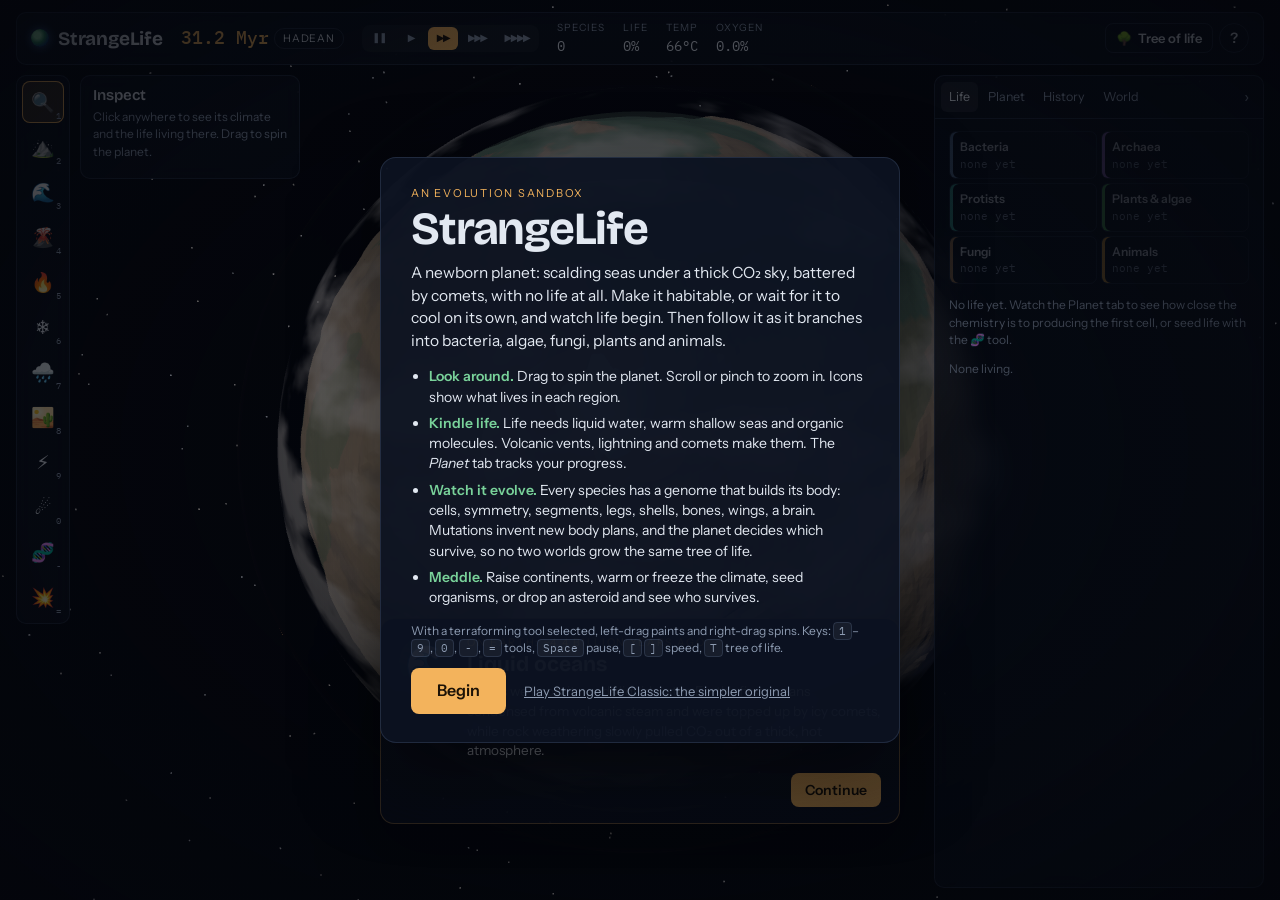
==== index.html @ 23e18e7c "Genomes build bodies: emergent groups, developmental innovations, evolved portraits Every species no" ====
<!doctype html>
<html lang="en">
<head>
<meta charset="utf-8">
<meta name="viewport" content="width=device-width, initial-scale=1, viewport-fit=cover">
<title>StrangeLife</title>
<meta name="description" content="A planet-scale evolution sandbox. Shape a barren world until life begins, then watch it branch into bacteria, plants, fungi and animals.">
<link rel="preconnect" href="https://fonts.googleapis.com">
<link rel="preconnect" href="https://fonts.gstatic.com" crossorigin>
<link rel="stylesheet" href="https://fonts.googleapis.com/css2?family=Bricolage+Grotesque:opsz,wght@12..96,500;12..96,700&family=IBM+Plex+Mono:wght@400;500&family=Instrument+Sans:wght@400;500;600&display=swap">
<link rel="stylesheet" href="style.css">
<script type="importmap">
{ "imports": {
  "three": "./vendor/three.module.min.js",
  "three/addons/controls/OrbitControls.js": "./vendor/OrbitControls.js"
} }
</script>
</head>
<body>
<canvas id="view" aria-label="The planet. Drag to spin, scroll or pinch to zoom."></canvas>

<header class="topbar">
  <div class="brand">
    <span class="brand-mark" aria-hidden="true"></span>
    <span class="brand-name">StrangeLife</span>
  </div>
  <div class="clock" title="Age of the planet">
    <span id="clock-value" class="mono">0 kyr</span>
    <span id="eon-chip" class="eon-chip">Hadean</span>
  </div>
  <div class="speed" role="group" aria-label="Simulation speed">
    <button data-speed="0" title="Pause (Space)">❚❚</button>
    <button data-speed="1" title="Slow">▶</button>
    <button data-speed="2" title="Normal">▶▶</button>
    <button data-speed="3" title="Fast">▶▶▶</button>
    <button data-speed="4" title="Fastest">▶▶▶▶</button>
  </div>
  <dl class="stats">
    <div><dt>Species</dt><dd id="stat-species" class="mono">0</dd></div>
    <div title="Share of the planet's zones with life"><dt>Life</dt><dd id="stat-life" class="mono">0%</dd></div>
    <div><dt>Temp</dt><dd id="stat-temp" class="mono">0°</dd></div>
    <div><dt>Oxygen</dt><dd id="stat-o2" class="mono">0%</dd></div>
  </dl>
  <div class="top-actions">
    <button id="btn-tree" class="ghost tree-btn" title="Tree of life (T)"><span aria-hidden="true">🌳</span> Tree of life</button>
    <button id="btn-help" class="ghost" title="How to play (H)">?</button>
  </div>
</header>

<nav class="tools" aria-label="Tools">
  <div class="tool-list" id="tool-list"></div>
  <div class="tool-options" id="tool-options">
    <div class="tool-title" id="tool-title">Inspect</div>
    <p class="tool-hint" id="tool-hint"></p>
    <label class="field" id="opt-brush"><span>Brush size</span>
      <input id="brush-size" type="range" min="0.04" max="0.4" step="0.01" value="0.12">
    </label>
    <div id="opt-preset">
      <label class="field"><span>Organism</span><select id="seed-preset"></select></label>
      <div class="d-preview"><canvas id="d-preview" width="128" height="128" aria-hidden="true"></canvas><span id="d-preview-text" class="muted small"></span></div>
      <details class="designer" id="designer">
        <summary>Customise</summary>
        <label class="field"><span>Diet</span><select id="d-trophic"></select></label>
        <label class="field"><span>Habitat</span><select id="d-habitat"></select></label>
        <label class="field"><span>Body size <output id="d-size-out" class="mono">medium</output></span><input id="d-size" type="range" min="0" max="1" step="0.05" value="0.4"></label>
        <label class="check"><input type="checkbox" id="d-adapt" checked> Adapt to where I click</label>
        <label class="field" id="d-temp-wrap" hidden><span>Preferred temperature <output id="d-temp-out" class="mono">20°C</output></span><input id="d-temp" type="range" min="-20" max="40" step="1" value="20"></label>
        <label class="field" id="d-n2-wrap" hidden><span id="d-n2-label">Rainfall</span><input id="d-n2" type="range" min="0" max="1" step="0.05" value="0.5"></label>
        <label class="field"><span>Name (optional)</span><input id="d-name" type="text" maxlength="40" placeholder="Genus species"></label>
      </details>
    </div>
  </div>
</nav>

<aside class="panel" id="panel">
  <div class="tabs" role="tablist">
    <button role="tab" data-tab="life" class="active">Life</button>
    <button role="tab" data-tab="planet">Planet</button>
    <button role="tab" data-tab="history">History</button>
    <button role="tab" data-tab="world">World</button>
    <button class="collapse" id="btn-collapse" title="Hide panel" aria-label="Hide panel">›</button>
  </div>

  <section class="tab-body" data-body="life">
    <div class="kingdom-row" id="kingdom-row"></div>
    <p class="muted small" id="species-summary"></p>
    <ol class="species-list" id="species-list"></ol>
  </section>

  <section class="tab-body" data-body="planet" hidden>
    <div class="eon-card" id="eon-card"></div>
    <div id="atmo-stats"></div>
    <h3>The story of life</h3>
    <ol class="story" id="story"></ol>
  </section>

  <section class="tab-body" data-body="history" hidden>
    <h3>Species by kingdom</h3>
    <canvas id="chart-div" class="chart"></canvas>
    <div class="legend small" id="legend-div"></div>
    <h3>Atmosphere &amp; climate</h3>
    <canvas id="chart-atmo" class="chart"></canvas>
    <div class="legend small"><span><i class="key-o2"></i>Oxygen</span><span><i class="key-co2"></i>CO₂ (log)</span><span><i class="key-temp"></i>Temperature</span></div>
    <h3>Chronicle</h3>
    <ol class="chronicle" id="chronicle"></ol>
  </section>

  <section class="tab-body" data-body="world" hidden>
    <h3>Map view</h3>
    <div class="seg" id="overlay-seg" role="group" aria-label="Map view">
      <button data-overlay="biome" class="active">Surface</button>
      <button data-overlay="temperature">Heat</button>
      <button data-overlay="moisture">Rain</button>
      <button data-overlay="elevation">Height</button>
      <button data-overlay="organics">Organics</button>
      <button data-overlay="plants">Plants</button>
      <button data-overlay="diversity">Diversity</button>
      <button data-overlay="plates">Plates</button>
      <button data-overlay="endemics">Endemics</button>
    </div>
    <h3>Climate</h3>
    <label class="field"><span>Greenhouse <output id="out-greenhouse" class="mono">0°C</output></span>
      <input id="greenhouse" type="range" min="-20" max="20" step="0.5" value="0">
    </label>
    <label class="field"><span>Sea level <output id="out-sea" class="mono">0 m</output></span>
      <input id="sea-level" type="range" min="-0.5" max="0.35" step="0.01" value="0">
    </label>
    <label class="field"><span>Continental drift <output id="out-drift" class="mono">1.0×</output></span>
      <input id="drift" type="range" min="0" max="3" step="0.1" value="1">
    </label>
    <h3>Evolution</h3>
    <label class="field"><span>Mutation &amp; speciation <output id="out-mut" class="mono">1.0×</output></span>
      <input id="mutation" type="range" min="0.2" max="3" step="0.1" value="1">
    </label>
    <label class="field" title="How often lineages try big developmental jumps (new body plans), and how often cells merge"><span>Innovation rate <output id="out-trans" class="mono">1.0×</output></span>
      <input id="transitions" type="range" min="0.2" max="5" step="0.1" value="1">
    </label>
    <h3>Display</h3>
    <label class="check"><input type="checkbox" id="show-icons" checked> Life icons</label>
    <label class="check"><input type="checkbox" id="show-bodies" checked> Evolved bodies (off: emoji)</label>
    <label class="check"><input type="checkbox" id="show-clouds" checked> Clouds</label>
    <label class="check"><input type="checkbox" id="show-atmo" checked> Atmosphere</label>
    <label class="check"><input type="checkbox" id="show-cards" checked> Discovery cards</label>
    <label class="check"><input type="checkbox" id="natural-events" checked> Comets &amp; asteroids</label>
    <label class="check"><input type="checkbox" id="ice-cycles" checked> Ice-age cycles</label>
    <label class="check"><input type="checkbox" id="auto-rotate"> Spin the globe</label>
    <h3>Saved worlds</h3>
    <ol class="saves" id="save-list"></ol>
    <label class="check"><input type="checkbox" id="autosave" checked> Autosave every 2 minutes</label>
    <div class="row">
      <button class="ghost" id="btn-export" title="Download this world as a file">Export file</button>
      <button class="ghost" id="btn-import" title="Open a world file">Import file</button>
      <input type="file" id="import-file" accept=".strangelife,.json,application/octet-stream" hidden>
    </div>
    <p class="muted small" id="save-status"></p>
    <h3>New world</h3>
    <label class="field"><span>Start from</span>
      <select id="scenario">
        <option value="barren">Young planet (no life yet)</option>
        <option value="microbial">Microbial ocean</option>
        <option value="oxygen">Oxygen world (complex life)</option>
      </select>
    </label>
    <div class="row">
      <label class="field grow"><span>Seed</span><input id="seed-input" type="number" min="1" max="999999"></label>
      <button id="btn-random-seed" class="ghost" title="Random seed">⟳</button>
      <button id="btn-new-world" class="primary">Create</button>
    </div>
  </section>
</aside>

<section class="inspector" id="inspector" hidden></section>

<section class="treeview" id="treeview" hidden aria-label="Tree of life">
  <header class="tree-head">
    <div class="tree-title">
      <h2>Tree of life</h2>
      <p class="muted small" id="tree-sub"></p>
    </div>
    <div class="tree-controls">
      <div class="seg" id="tree-mode" role="group" aria-label="View">
        <button data-mode="groups" class="active">Major groups</button>
        <button data-mode="species">Species</button>
      </div>
      <label class="tree-show" id="tree-show-wrap" hidden>
        <select id="tree-show" aria-label="Which species">
          <option value="key">Living + major extinct</option>
          <option value="all">Every species ever</option>
        </select>
      </label>
      <div class="seg" role="group" aria-label="Time zoom">
        <button id="tree-zoom-out" title="Zoom out in time">−</button>
        <button id="tree-fit" title="Fit all of time">Fit</button>
        <button id="tree-zoom-in" title="Zoom in on time">+</button>
      </div>
      <button class="ghost tree-close" id="tree-close" title="Close (Esc)" aria-label="Close">×</button>
    </div>
    <div class="tree-kingdoms" id="tree-kingdoms"></div>
  </header>
  <div class="tree-body">
    <div class="tree-axis"><canvas id="tree-axis"></canvas></div>
    <div class="tree-now mono">NOW</div>
    <div class="tree-scroll" id="tree-scroll"><canvas id="tree-canvas"></canvas></div>
    <div class="tree-labels" id="tree-labels"><canvas id="tree-labels-canvas"></canvas></div>
  </div>
  <footer class="tree-detail" id="tree-detail"></footer>
  <div class="tree-tip" id="tree-tip" hidden></div>
</section>

<section class="card" id="card" hidden aria-live="polite">
  <div class="card-icon" id="card-icon"></div>
  <div class="card-body">
    <p class="eyebrow" id="card-earth"></p>
    <h2 id="card-title"></h2>
    <p id="card-text"></p>
    <figure class="card-pic" id="card-pic" hidden><img alt=""><figcaption></figcaption></figure>
    <div class="card-foot"><span class="muted small" id="card-more"></span><button class="primary" id="card-close">Continue</button></div>
  </div>
</section>

<ol class="toasts" id="toasts" aria-live="polite"></ol>

<div class="intro" id="intro">
  <div class="intro-card">
    <p class="eyebrow">An evolution sandbox</p>
    <h1>StrangeLife</h1>
    <p class="lede">A newborn planet: scalding seas under a thick CO₂ sky, battered by comets, with no life at all. Make it habitable, or wait for it to cool on its own, and watch life begin. Then follow it as it branches into bacteria, algae, fungi, plants and animals.</p>
    <ul class="how">
      <li><b>Look around.</b> Drag to spin the planet. Scroll or pinch to zoom in. Icons show what lives in each region.</li>
      <li><b>Kindle life.</b> Life needs liquid water, warm shallow seas and organic molecules. Volcanic vents, lightning and comets make them. The <i>Planet</i> tab tracks your progress.</li>
      <li><b>Watch it evolve.</b> Every species has a genome that builds its body: cells, symmetry, segments, legs, shells, bones, wings, a brain. Mutations invent new body plans, and the planet decides which survive, so no two worlds grow the same tree of life.</li>
      <li><b>Meddle.</b> Raise continents, warm or freeze the climate, seed organisms, or drop an asteroid and see who survives.</li>
    </ul>
    <p class="muted small">With a terraforming tool selected, left-drag paints and right-drag spins. Keys: <kbd>1</kbd>–<kbd>9</kbd>, <kbd>0</kbd>, <kbd>-</kbd>, <kbd>=</kbd> tools, <kbd>Space</kbd> pause, <kbd>[</kbd> <kbd>]</kbd> speed, <kbd>T</kbd> tree of life.</p>
    <div class="intro-actions">
      <button id="btn-start" class="primary big">Begin</button>
      <a class="classic-link" href="classic/">Play StrangeLife Classic: the simpler original</a>
    </div>
  </div>
</div>

<script type="module" src="src/main.js"></script>
</body>
</html>
---- style.css ----
/* Layout: full-bleed globe; instrument panels float over space at the edges. */
:root {
  --void: #04060c;
  --glass: rgba(10, 16, 28, 0.78);
  --glass-strong: rgba(12, 19, 33, 0.94);
  --line: rgba(146, 176, 222, 0.16);
  --ink: #e2e8f1;
  --ink-dim: #8d9bb1;
  --sun: #f3b35c;
  --sun-ink: #1c1206;
  --leaf: #79d29a;
  --danger: #ef6d5d;
  --o2: #6cc4ff;
  --co2: #a49a8c;
  --font-display: 'Bricolage Grotesque', 'Avenir Next', 'Segoe UI', system-ui, sans-serif;
  --font-body: 'Instrument Sans', 'Segoe UI', system-ui, -apple-system, sans-serif;
  --font-mono: 'IBM Plex Mono', ui-monospace, 'SF Mono', Menlo, Consolas, monospace;
  --r: 10px;
  --gap: 10px;
  --edge-t: max(12px, env(safe-area-inset-top, 0px));
  --edge-l: max(16px, env(safe-area-inset-left, 0px));
  --edge-r: max(16px, env(safe-area-inset-right, 0px));
  --edge-b: max(12px, env(safe-area-inset-bottom, 0px));
  --topbar-h: 50px;
  --tools-h: 120px;
  --below-top: calc(var(--edge-t) + var(--topbar-h) + 10px);
  color-scheme: dark;
}

* { box-sizing: border-box; }
html, body { height: 100%; margin: 0; overflow: hidden; }
body {
  background: var(--void);
  color: var(--ink);
  font: 14px/1.45 var(--font-body);
  -webkit-font-smoothing: antialiased;
}
[hidden] { display: none !important; }
button, input, select { font: inherit; color: inherit; }
.mono { font-family: var(--font-mono); font-variant-numeric: tabular-nums; }
.muted { color: var(--ink-dim); }
.small { font-size: 12px; }
h3 {
  margin: 18px 0 8px; font: 600 11px/1 var(--font-body);
  letter-spacing: 0.12em; text-transform: uppercase; color: var(--ink-dim);
}
h3:first-child { margin-top: 4px; }
kbd {
  font: 11px var(--font-mono); padding: 1px 5px; border-radius: 4px;
  border: 1px solid var(--line); background: rgba(255, 255, 255, 0.05);
}

#view { position: fixed; inset: 0; width: 100%; height: 100%; display: block; touch-action: none; cursor: grab; }
#view.painting { cursor: crosshair; }

button { cursor: pointer; }
button:focus-visible, input:focus-visible, select:focus-visible { outline: 2px solid var(--sun); outline-offset: 2px; }
.ghost {
  background: transparent; border: 1px solid var(--line); border-radius: 8px;
  padding: 5px 10px; color: var(--ink);
}
.ghost:hover { background: rgba(255, 255, 255, 0.06); }
.primary {
  background: var(--sun); color: var(--sun-ink); border: 0; border-radius: 8px;
  padding: 7px 14px; font-weight: 600;
}
.primary:hover { filter: brightness(1.08); }
.primary.big { padding: 11px 26px; font-size: 16px; }

/* ---------- top bar ---------- */
.topbar {
  position: fixed; top: var(--edge-t); left: var(--edge-l); right: var(--edge-r);
  display: flex; align-items: center; gap: 18px; flex-wrap: wrap;
  padding: 8px 14px; border-radius: var(--r);
  background: var(--glass); border: 1px solid var(--line); backdrop-filter: blur(10px);
  z-index: 5;
}
.brand { display: flex; align-items: center; gap: 9px; }
.brand-mark {
  width: 18px; height: 18px; border-radius: 50%;
  background: radial-gradient(circle at 35% 35%, #9be7b0 0 20%, #2f8c63 45%, #13406a 70%, #0b1e3a);
  box-shadow: 0 0 10px rgba(92, 160, 255, 0.55);
}
.brand-name { font: 700 19px/1 var(--font-display); letter-spacing: -0.01em; }
.clock { display: flex; align-items: baseline; gap: 5px; }
.clock .mono { font-size: 18px; font-weight: 500; color: var(--sun); }
.clock .unit { font-size: 11px; color: var(--ink-dim); letter-spacing: 0.08em; text-transform: uppercase; }
.speed { display: flex; gap: 2px; background: rgba(255, 255, 255, 0.04); border-radius: 8px; padding: 2px; }
.speed button {
  border: 0; background: transparent; color: var(--ink-dim); padding: 4px 8px; border-radius: 6px;
  font-size: 10px; letter-spacing: -0.15em; min-width: 30px;
}
.speed button:hover { color: var(--ink); }
.speed button.active { background: var(--sun); color: var(--sun-ink); }
.stats { display: flex; gap: 18px; margin: 0; }
.stats div { display: flex; flex-direction: column; }
.stats dt { font-size: 10px; letter-spacing: 0.1em; text-transform: uppercase; color: var(--ink-dim); }
.stats dd { margin: 0; font-size: 14px; }
.top-actions { margin-left: auto; display: flex; gap: 6px; }
#btn-help { width: 30px; height: 30px; padding: 0; border-radius: 50%; font-weight: 600; }

/* ---------- tools ---------- */
.tools {
  position: fixed; left: var(--edge-l); top: var(--below-top);
  display: flex; gap: var(--gap); align-items: flex-start; z-index: 4;
}
.tool-list {
  display: flex; flex-direction: column; gap: 3px; padding: 5px;
  background: var(--glass); border: 1px solid var(--line); border-radius: var(--r); backdrop-filter: blur(10px);
}
.tool {
  position: relative; width: 42px; height: 42px; border-radius: 8px; border: 0;
  background: transparent; font-size: 19px; line-height: 1; display: grid; place-items: center;
}
.tool:hover { background: rgba(255, 255, 255, 0.07); }
.tool.active { background: rgba(243, 179, 92, 0.18); box-shadow: inset 0 0 0 1px var(--sun); }
.tool .k { position: absolute; right: 3px; bottom: 2px; font: 9px var(--font-mono); color: var(--ink-dim); }
.tool-options {
  width: 220px; padding: 10px 12px; border-radius: var(--r);
  background: var(--glass); border: 1px solid var(--line); backdrop-filter: blur(10px);
}
.tool-title { font: 600 15px/1.2 var(--font-display); }
.tool-hint { margin: 4px 0 8px; color: var(--ink-dim); font-size: 12px; }

.field { display: flex; flex-direction: column; gap: 4px; margin: 8px 0; font-size: 12px; color: var(--ink-dim); }
.field > span { display: flex; justify-content: space-between; }
.field output { color: var(--ink); }
.field input[type='number'], .field select {
  background: rgba(255, 255, 255, 0.05); border: 1px solid var(--line); border-radius: 6px;
  padding: 6px 8px; color: var(--ink);
}
.field select option { background: var(--glass-strong); }
input[type='range'] { accent-color: var(--sun); width: 100%; }
.check { display: flex; gap: 8px; align-items: center; margin: 6px 0; }
.check input { accent-color: var(--sun); }
.row { display: flex; gap: 6px; align-items: flex-end; }
.row .grow { flex: 1; margin: 0; }
.row button { height: 32px; }

/* ---------- side panel ---------- */
.panel {
  position: fixed; right: var(--edge-r); top: var(--below-top); bottom: var(--edge-b);
  width: 330px; display: flex; flex-direction: column;
  background: var(--glass); border: 1px solid var(--line); border-radius: var(--r); backdrop-filter: blur(10px);
  z-index: 4; overflow: hidden;
}
.panel.collapsed { width: auto; bottom: auto; }
.panel.collapsed .tab-body, .panel.collapsed .tabs [role='tab'] { display: none !important; }
.panel.collapsed .collapse { transform: rotate(180deg); }
.tabs { display: flex; gap: 2px; padding: 6px; border-bottom: 1px solid var(--line); }
.tabs button {
  border: 0; background: transparent; color: var(--ink-dim); padding: 6px 8px; border-radius: 6px; font-size: 12.5px; white-space: nowrap;
}
.tabs button:hover { color: var(--ink); }
.tabs button.active { color: var(--ink); background: rgba(255, 255, 255, 0.07); }
.tabs .collapse { margin-left: auto; font-size: 16px; padding: 2px 8px; }
.tab-body { flex: 1; overflow-y: auto; padding: 12px 14px 16px; min-height: 0; }
.tab-body::-webkit-scrollbar { width: 8px; }
.tab-body::-webkit-scrollbar-thumb { background: rgba(255, 255, 255, 0.1); border-radius: 4px; }

.species-list { list-style: none; margin: 0; padding: 0; display: flex; flex-direction: column; gap: 2px; }
.sp {
  display: grid; grid-template-columns: 12px 1fr auto; gap: 4px 9px; align-items: center;
  padding: 7px 8px; border-radius: 7px; cursor: pointer; border: 1px solid transparent;
}
.sp:hover { background: rgba(255, 255, 255, 0.05); }
.sp.active { border-color: var(--sun); background: rgba(243, 179, 92, 0.08); }
.sp .sw { width: 12px; height: 12px; border-radius: 3px; }
.sp .sw.hunter { clip-path: polygon(50% 0, 100% 100%, 0 100%); border-radius: 0; }
.sp .nm { font-style: italic; overflow: hidden; text-overflow: ellipsis; white-space: nowrap; min-width: 0; }
.sp .ct { font: 12px var(--font-mono); color: var(--ink-dim); }
.sp .tags { grid-column: 2 / 4; display: flex; gap: 5px; flex-wrap: wrap; }
.tag {
  font-size: 10.5px; padding: 1px 6px; border-radius: 10px; color: var(--ink-dim);
  background: rgba(255, 255, 255, 0.05); white-space: nowrap;
}
.tag.sea { color: #8cc4ff; } .tag.land { color: #d8c48a; } .tag.shore { color: #9fe0d0; }
.tag.hunt { color: var(--danger); } .tag.omni { color: #f0a36a; } .tag.graze { color: var(--leaf); }
.sp-detail { grid-column: 1 / 4; margin-top: 6px; display: grid; grid-template-columns: auto 1fr; gap: 3px 10px; font-size: 12px; }
.sp-detail dt { color: var(--ink-dim); }
.sp-detail dd { margin: 0; }
.sp-body { grid-column: 1 / 4; display: flex; gap: 10px; align-items: center; margin-top: 8px; }
.sp-body > div { flex: 1; min-width: 0; }
.sp-plan { font-size: 12px; color: var(--ink); margin-bottom: 6px; }
.portrait { flex: none; border-radius: 12px; background: radial-gradient(circle at 50% 40%, rgba(120,160,220,.16), rgba(8,12,22,.5)); border: 1px solid rgba(255,255,255,.08); }
.genome { display: grid; grid-template-columns: repeat(2, minmax(0, 1fr)); gap: 3px 10px; }
.gene { display: grid; grid-template-columns: 74px 1fr; align-items: center; gap: 6px; font-size: 10.5px; color: var(--ink-dim); }
.gbar { height: 5px; border-radius: 3px; background: rgba(255,255,255,.08); overflow: hidden; }
.gbar i { display: block; height: 100%; background: linear-gradient(90deg, var(--leaf), var(--sun)); }
.card-pic { margin: 10px 0 0; display: flex; align-items: center; gap: 10px; }
.card-pic img { width: 96px; height: 96px; border-radius: 14px; background: radial-gradient(circle at 50% 40%, rgba(120,160,220,.18), rgba(8,12,22,.55)); }
.card-pic figcaption { font-size: 12px; color: var(--ink-dim); }
.tip-pic { float: right; margin: 0 0 4px 8px; border-radius: 10px; background: rgba(8,12,22,.5); }

.chart { width: 100%; display: block; border-radius: 6px; background: rgba(0, 0, 0, 0.25); }
.legend { display: flex; gap: 4px 12px; flex-wrap: wrap; align-items: center; margin-top: 6px; color: var(--ink-dim); }
.legend span { display: inline-flex; align-items: center; gap: 5px; }
.legend i { display: inline-block; width: 12px; height: 4px; border-radius: 2px; }
.key-o2 { background: var(--o2); } .key-co2 { background: var(--co2); } .key-temp { background: var(--sun); }
.chronicle { list-style: none; margin: 0; padding: 0; display: flex; flex-direction: column; gap: 6px; font-size: 12.5px; }
.chronicle li { display: grid; grid-template-columns: 62px 1fr; gap: 8px; }
.chronicle .t { font: 11.5px var(--font-mono); color: var(--sun); padding-top: 1px; }
.chronicle li.bad .t { color: var(--danger); }

.seg { display: flex; flex-wrap: wrap; gap: 4px; }
.seg button {
  border: 1px solid var(--line); background: transparent; border-radius: 6px; padding: 5px 9px; font-size: 12px; color: var(--ink-dim);
}
.seg button.active { color: var(--sun-ink); background: var(--sun); border-color: var(--sun); }

/* ---------- inspector ---------- */
.inspector {
  position: fixed; left: calc(var(--edge-l) + 66px); bottom: var(--edge-b); width: 300px; max-height: calc(100% - var(--below-top) - var(--edge-b) - 130px); overflow-y: auto;
  padding: 12px 14px; border-radius: var(--r);
  background: var(--glass); border: 1px solid var(--line); backdrop-filter: blur(10px); z-index: 4;
}
.inspector h4 { margin: 0 0 2px; font: 600 15px/1.25 var(--font-display); }
.inspector h4 i { font-weight: 500; }
.inspector .sub { color: var(--ink-dim); font-size: 12px; margin-bottom: 8px; }
.inspector dl { display: grid; grid-template-columns: auto 1fr; gap: 3px 12px; margin: 0; font-size: 12.5px; }
.inspector dt { color: var(--ink-dim); }
.inspector dd { margin: 0; font-family: var(--font-mono); font-size: 12px; }
.inspector .bar { height: 5px; border-radius: 3px; background: rgba(255, 255, 255, 0.08); margin-top: 4px; overflow: hidden; }
.inspector .bar > i { display: block; height: 100%; background: var(--leaf); }
.inspector .actions { display: flex; gap: 6px; margin-top: 10px; }
.inspector .close { position: absolute; top: 6px; right: 8px; border: 0; background: none; color: var(--ink-dim); font-size: 16px; }
.inspector hr { border: 0; border-top: 1px solid var(--line); margin: 10px 0; }

/* ---------- toasts ---------- */
.toasts {
  position: fixed; left: 50%; transform: translateX(-50%); bottom: var(--edge-b);
  list-style: none; margin: 0; padding: 0; display: flex; flex-direction: column; gap: 6px; align-items: center;
  z-index: 6; pointer-events: none; width: min(480px, calc(100% - 2 * var(--edge-l)));
}
.toasts li {
  background: var(--glass-strong); border: 1px solid var(--line); border-radius: 20px;
  padding: 7px 14px; font-size: 13px; text-align: center; animation: toast-in 0.35s ease-out;
  transition: opacity 0.6s, transform 0.6s;
}
.toasts li.star { border-color: rgba(243, 179, 92, 0.55); }
.toasts li.bad { border-color: rgba(239, 109, 93, 0.6); }
.toasts li.out { opacity: 0; transform: translateY(6px); }
@keyframes toast-in { from { opacity: 0; transform: translateY(8px); } }

/* ---------- intro ---------- */
.intro {
  position: fixed; inset: 0; display: grid; place-items: center; z-index: 10;
  background: radial-gradient(ellipse at center, rgba(4, 6, 12, 0.35), rgba(4, 6, 12, 0.85));
  padding: 16px;
}
.intro-card {
  max-width: 520px; padding: 28px 30px; border-radius: 16px;
  background: var(--glass-strong); border: 1px solid var(--line); box-shadow: 0 30px 80px rgba(0, 0, 0, 0.5);
  max-height: 100%; overflow-y: auto;
}
.eyebrow { margin: 0; font-size: 11px; letter-spacing: 0.16em; text-transform: uppercase; color: var(--sun); }
.intro h1 { margin: 4px 0 10px; font: 700 46px/1 var(--font-display); letter-spacing: -0.025em; text-wrap: balance; }
.lede { font-size: 15.5px; margin: 0 0 14px; max-width: 60ch; }
.how { margin: 0 0 14px; padding-left: 18px; display: flex; flex-direction: column; gap: 6px; }
.how b { color: var(--leaf); font-weight: 600; }

/* ---------- small screens ---------- */
@media (max-width: 900px) {
  .stats .hide-narrow { display: none; }
  .panel { width: 290px; }
}
@media (max-width: 680px) {
  .topbar { gap: 8px 14px; padding: 8px 10px; }
  .stats { gap: 12px; }
  .tools { top: auto; bottom: var(--edge-b); left: var(--edge-l); right: var(--edge-r); flex-direction: column-reverse; align-items: stretch; }
  .tool-list { flex-direction: row; overflow-x: auto; }
  .tool { flex: 0 0 40px; }
  .tool-options { width: auto; padding: 8px 12px; }
  .panel { top: var(--below-top); bottom: calc(var(--edge-b) + var(--tools-h) + 10px); left: var(--edge-l); width: auto; }
  .panel.collapsed { top: auto; left: var(--edge-l); bottom: calc(var(--edge-b) + var(--tools-h) + 10px); }
  .panel.collapsed .tabs [role='tab'] { display: inline-block !important; }
  .tabs button { padding: 6px 7px; }
  .inspector { bottom: auto; top: var(--below-top); width: auto; left: var(--edge-l); right: var(--edge-r); max-height: calc(100% - var(--below-top) - var(--tools-h) - 70px); overflow-y: auto; }
  .toasts { bottom: auto; top: var(--below-top); }
  .card { bottom: calc(var(--edge-b) + var(--tools-h) + 10px); grid-template-columns: 1fr; }
  .card-icon { display: none; }
  .intro h1 { font-size: 36px; }
  .tool-hint { display: none; }
}
@media (prefers-reduced-motion: reduce) {
  .toasts li { animation: none; transition: none; }
}
#chart-div { height: 150px; }
#chart-atmo { height: 120px; }

/* ---------- life ---------- */
.eon-chip {
  font-size: 10.5px; letter-spacing: 0.08em; text-transform: uppercase; color: var(--ink);
  border: 1px solid var(--line); border-radius: 10px; padding: 2px 8px; align-self: center;
}
.badge {
  display: inline-grid; place-items: center; border-radius: 50%; flex: none; line-height: 1;
  background: rgba(8, 12, 22, 0.85); box-shadow: inset 0 0 0 2px var(--k);
}
.kingdom-row { display: grid; grid-template-columns: repeat(2, minmax(0, 1fr)); gap: 4px; margin-bottom: 10px; }
.kchip {
  display: flex; flex-direction: column; align-items: flex-start; gap: 1px; text-align: left;
  padding: 6px 8px 6px 10px; border-radius: 7px; border: 1px solid var(--line); background: transparent;
  box-shadow: inset 3px 0 0 var(--k); min-width: 0;
}
.kchip:hover { background: rgba(255, 255, 255, 0.05); }
.kchip.active { border-color: var(--k); background: rgba(255, 255, 255, 0.06); }
.kchip.empty { opacity: 0.45; }
.kchip .kname { font-size: 12px; font-weight: 600; }
.kchip .kval { font-size: 11px; color: var(--ink-dim); }
.sp { grid-template-columns: 24px 1fr auto; }
.tag.t0 { color: #c9a8ff; } .tag.t1 { color: var(--leaf); } .tag.t2 { color: #d2a879; }
.tag.t3 { color: #a8d86a; } .tag.t4 { color: var(--danger); } .tag.t5 { color: #f0a36a; }
.tag.h0 { color: #8cc4ff; } .tag.h1 { color: #9fe0d0; } .tag.h2 { color: #d8c48a; }

/* ---------- planet ---------- */
.eon-card { padding: 10px 12px; border-radius: 8px; background: rgba(255, 255, 255, 0.04); margin-bottom: 10px; }
.eon-name { font: 700 18px/1.2 var(--font-display); }
.gauge { margin: 9px 0; }
.g-top { display: flex; justify-content: space-between; font-size: 12.5px; }
.gauge .bar { height: 5px; border-radius: 3px; background: rgba(255, 255, 255, 0.08); margin-top: 4px; overflow: hidden; }
.gauge .bar > i { display: block; height: 100%; background: var(--ink-dim); }
.g-temp .bar > i { background: var(--sun); } .g-co2 .bar > i { background: var(--co2); }
.g-o2 .bar > i { background: var(--o2); } .g-o3 .bar > i { background: #b59cff; }
.g-sea .bar > i { background: #3f86d6; } .g-ice .bar > i { background: #dfe9f5; }
.g-sun .bar > i { background: #ffe08a; } .g-land .bar > i { background: #c9a36a; } .g-orb .bar > i { background: #9fd3ff; } .g-ch4 .bar > i { background: #f0a050; } .g-life .bar > i { background: var(--leaf); }
.g-note { font-size: 11.5px; color: var(--ink-dim); margin-top: 3px; }
.abio { margin-top: 12px; padding: 8px 10px; border-radius: 8px; border: 1px solid rgba(121, 210, 154, 0.35); }
.story { list-style: none; margin: 0; padding: 0; display: flex; flex-direction: column; gap: 2px; }
.story li { display: grid; grid-template-columns: 24px 1fr auto; gap: 8px; align-items: start; padding: 5px 6px; border-radius: 6px; cursor: pointer; font-size: 12.5px; }
.story li:hover { background: rgba(255, 255, 255, 0.05); }
.story .si { text-align: center; }
.story .sw { font-size: 11px; color: var(--sun); white-space: nowrap; }
.story li.todo { color: var(--ink-dim); opacity: 0.55; }
.story li.next { background: rgba(121, 210, 154, 0.08); box-shadow: inset 2px 0 0 var(--leaf); }
.story .goal { display: block; color: var(--ink-dim); font-size: 11.5px; margin-top: 2px; }

/* ---------- inspector life list ---------- */
.zone-life { list-style: none; margin: 4px 0 0; padding: 0; display: flex; flex-direction: column; gap: 3px; max-height: 210px; overflow-y: auto; }
.zone-life li { display: grid; grid-template-columns: 20px 1fr 50px; gap: 7px; align-items: center; font-size: 12px; cursor: pointer; padding: 2px 3px; border-radius: 5px; }
.zone-life li:hover, .zone-life li.active { background: rgba(255, 255, 255, 0.06); }
.zone-life .nm { overflow: hidden; text-overflow: ellipsis; white-space: nowrap; font-style: italic; min-width: 0; }
.zone-life .nm .muted { font-style: normal; }
.zone-life .bar { height: 4px; margin: 0; }

/* ---------- discovery card ---------- */
.card {
  position: fixed; left: 50%; transform: translateX(-50%); bottom: calc(var(--edge-b) + 64px);
  width: min(520px, calc(100% - 2 * var(--edge-l))); display: grid; grid-template-columns: 54px 1fr; gap: 14px;
  padding: 16px 18px; border-radius: 14px; background: var(--glass-strong); border: 1px solid rgba(243, 179, 92, 0.45);
  box-shadow: 0 24px 60px rgba(0, 0, 0, 0.5); z-index: 7; animation: toast-in 0.35s ease-out;
}
.card-icon { font-size: 34px; line-height: 1; display: grid; place-items: center; width: 54px; height: 54px; border-radius: 50%; background: rgba(255, 255, 255, 0.05); }
.card h2 { margin: 2px 0 6px; font: 700 21px/1.15 var(--font-display); text-wrap: balance; }
.card p { margin: 0; font-size: 13.5px; }
.card .eyebrow { font-size: 10.5px; }
.tree-btn { height: 30px; display: inline-flex; align-items: center; gap: 6px; font-weight: 600; font-size: 13px; }

/* ---------- full-screen tree of life ---------- */
.treeview {
  position: fixed; inset: 0; z-index: 9; display: grid; grid-template-rows: auto 1fr auto;
  background: var(--void);
  padding-top: env(safe-area-inset-top, 0px); padding-bottom: env(safe-area-inset-bottom, 0px);
}
.tree-head {
  display: grid; grid-template-columns: 1fr auto; gap: 8px 16px; align-items: center;
  padding: 14px max(16px, env(safe-area-inset-right, 0px)) 10px max(16px, env(safe-area-inset-left, 0px));
  border-bottom: 1px solid var(--line);
}
.tree-title h2 { margin: 0; font: 700 24px/1.1 var(--font-display); letter-spacing: -0.01em; }
.tree-title p { margin: 3px 0 0; }
.tree-controls { display: flex; gap: 8px; align-items: center; flex-wrap: wrap; justify-content: flex-end; }
.tree-controls .seg button { font-size: 12.5px; padding: 6px 10px; }
.tree-show select { background: rgba(255, 255, 255, 0.05); border: 1px solid var(--line); border-radius: 6px; padding: 5px 8px; }
.tree-close { width: 34px; height: 34px; padding: 0; font-size: 20px; border-radius: 50%; }
.tree-kingdoms { grid-column: 1 / -1; display: flex; gap: 6px; flex-wrap: wrap; }
.tree-kingdoms button {
  border: 1px solid var(--line); background: transparent; border-radius: 14px; padding: 4px 11px 4px 9px;
  font-size: 12px; color: var(--ink-dim); box-shadow: inset 3px 0 0 var(--k);
}
.tree-kingdoms button.active { color: var(--ink); border-color: var(--k); background: rgba(255, 255, 255, 0.06); }
.tree-body {
  --lw: 250px;
  display: grid; grid-template-columns: minmax(0, 1fr) var(--lw); grid-template-rows: 36px minmax(0, 1fr); min-height: 0;
}
.tree-axis, .tree-labels { overflow: hidden; position: relative; }
.tree-axis { border-bottom: 1px solid var(--line); }
.tree-labels { border-left: 1px solid var(--line); }
.tree-now { font-size: 10px; color: var(--ink-dim); padding: 13px 0 0 10px; border-left: 1px solid var(--line); border-bottom: 1px solid var(--line); }
.tree-axis canvas, .tree-labels canvas { display: block; position: absolute; left: 0; top: 0; will-change: transform; }
.tree-labels canvas { cursor: pointer; }
.tree-scroll { overflow: auto; min-height: 0; }
.tree-scroll canvas { display: block; cursor: pointer; }
@media (max-width: 680px) { .tree-body { --lw: 168px; } }
.tree-detail {
  min-height: 46px; display: flex; flex-wrap: wrap; gap: 6px 18px; align-items: center; font-size: 13px;
  padding: 10px max(16px, env(safe-area-inset-right, 0px)) 10px max(16px, env(safe-area-inset-left, 0px));
  border-top: 1px solid var(--line); background: var(--glass-strong);
}
.tree-sel { display: inline-flex; flex-wrap: wrap; gap: 4px 10px; align-items: center; }
.small-btn { padding: 4px 10px; font-size: 12px; }
.tree-tip {
  position: fixed; z-index: 10; max-width: 280px; pointer-events: none; font-size: 12.5px; line-height: 1.5;
  padding: 8px 10px; border-radius: 8px; background: var(--glass-strong); border: 1px solid var(--line);
  box-shadow: 0 10px 30px rgba(0, 0, 0, 0.4);
}
@media (max-width: 680px) {
  .tree-btn { font-size: 0; gap: 0; width: 30px; padding: 0; justify-content: center; }
  .tree-btn span { font-size: 15px; }
  .tree-head { grid-template-columns: 1fr; }
  .tree-controls { justify-content: flex-start; }
  .tree-close { position: absolute; top: calc(10px + env(safe-area-inset-top, 0px)); right: max(12px, env(safe-area-inset-right, 0px)); }
}

.civ { margin-top: 12px; padding: 10px; border-radius: 8px; border: 1px solid rgba(243, 179, 92, 0.4); }
.civ-head { display: flex; gap: 10px; align-items: center; }
.civ-icon { font-size: 26px; }
.civ-stages { list-style: none; display: flex; gap: 6px; margin: 10px 0 4px; padding: 0; }
.civ-stages li { font-size: 18px; opacity: 0.3; filter: grayscale(1); }
.civ-stages li.done { opacity: 0.8; filter: none; }
.civ-stages li.now { opacity: 1; filter: none; transform: scale(1.25); }
.designer { margin-top: 6px; font-size: 12.5px; }
.designer summary { cursor: pointer; color: var(--sun); font-size: 12px; }
.designer .field input[type='text'] { background: rgba(255, 255, 255, 0.05); border: 1px solid var(--line); border-radius: 6px; padding: 6px 8px; color: var(--ink); }
.saves { list-style: none; margin: 0 0 8px; padding: 0; display: flex; flex-direction: column; gap: 6px; }
.saves li { display: flex; justify-content: space-between; align-items: center; gap: 8px; padding: 6px 8px; border: 1px solid var(--line); border-radius: 7px; }
.save-name { display: flex; flex-direction: column; font-size: 12.5px; font-weight: 600; min-width: 0; }
.save-name .muted { font-weight: 400; }
.save-btns { display: flex; gap: 4px; flex: none; }
.save-btns button { padding: 3px 9px; font-size: 12px; }
.save-btns button:disabled { opacity: 0.35; cursor: default; }

.intro-actions { display: flex; flex-wrap: wrap; gap: 12px 18px; align-items: center; }
.classic-link { color: var(--ink-dim); font-size: 13px; }
.classic-link:hover { color: var(--sun); }

.linkish { background: none; border: 0; padding: 0; color: var(--sun); text-decoration: underline; font-size: 12px; }
.card-foot { display: flex; justify-content: space-between; align-items: center; margin-top: 12px; }

.d-preview { display: flex; align-items: center; gap: 10px; margin: 4px 0 8px; }
.d-preview canvas { width: 64px; height: 64px; flex: none; border-radius: 12px; background: radial-gradient(circle at 50% 40%, rgba(120,160,220,.16), rgba(8,12,22,.5)); }
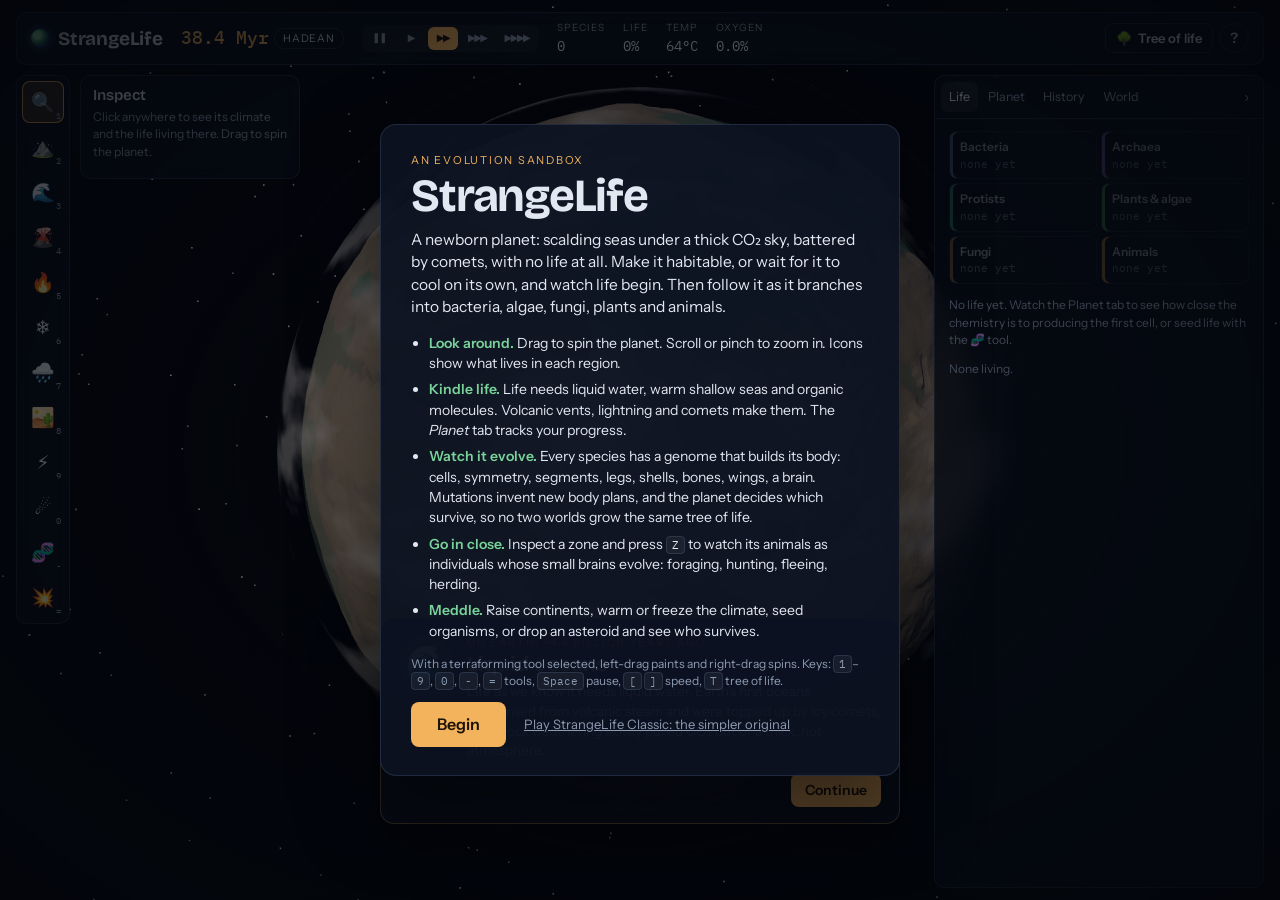
==== commit 915dbb06: "Go in close: individuals with evolving neural-network brains Inspect a zone and press Z (or Watch it" ====
--- a/index.html
+++ b/index.html
@@ -171,6 +171,33 @@
 
 <section class="inspector" id="inspector" hidden></section>
 
+<section class="zoneview" id="zoneview" hidden aria-label="Zone up close">
+  <header class="tree-head">
+    <div class="tree-title">
+      <h2 id="zone-title">Up close</h2>
+      <p class="muted small"><span id="zone-sub"></span> · <span id="zone-clock" class="mono"></span></p>
+    </div>
+    <div class="tree-controls">
+      <div class="seg" role="group" aria-label="Speed">
+        <button data-zspeed="0" title="Pause">❚❚</button>
+        <button data-zspeed="1">1×</button>
+        <button data-zspeed="2">5×</button>
+        <button data-zspeed="3">20×</button>
+      </div>
+      <button class="primary" id="zone-close" title="Back to the planet (Esc)">Back to the planet</button>
+    </div>
+  </header>
+  <div class="zone-body">
+    <div class="zone-stage"><canvas id="zone-canvas"></canvas>
+      <p class="zone-empty muted" id="zone-empty" hidden>No animals live in this zone yet. Try a zone where the Life list shows animals.</p></div>
+    <aside class="zone-side">
+      <p class="muted small zone-intro">Each animal here is an individual with a tiny brain (a neural network) that it inherits, with mutations, from its parents. Those that find food, catch prey, escape and find mates leave more young, so behaviour evolves as you watch. The planet waits; when you go back, what each species learned changes how it does everywhere.</p>
+      <div class="zone-selected" id="zone-selected"></div>
+      <ol class="zone-species" id="zone-species"></ol>
+    </aside>
+  </div>
+</section>
+
 <section class="treeview" id="treeview" hidden aria-label="Tree of life">
   <header class="tree-head">
     <div class="tree-title">
@@ -229,6 +256,7 @@
       <li><b>Look around.</b> Drag to spin the planet. Scroll or pinch to zoom in. Icons show what lives in each region.</li>
       <li><b>Kindle life.</b> Life needs liquid water, warm shallow seas and organic molecules. Volcanic vents, lightning and comets make them. The <i>Planet</i> tab tracks your progress.</li>
       <li><b>Watch it evolve.</b> Every species has a genome that builds its body: cells, symmetry, segments, legs, shells, bones, wings, a brain. Mutations invent new body plans, and the planet decides which survive, so no two worlds grow the same tree of life.</li>
+      <li><b>Go in close.</b> Inspect a zone and press <kbd>Z</kbd> to watch its animals as individuals whose small brains evolve: foraging, hunting, fleeing, herding.</li>
       <li><b>Meddle.</b> Raise continents, warm or freeze the climate, seed organisms, or drop an asteroid and see who survives.</li>
     </ul>
     <p class="muted small">With a terraforming tool selected, left-drag paints and right-drag spins. Keys: <kbd>1</kbd>–<kbd>9</kbd>, <kbd>0</kbd>, <kbd>-</kbd>, <kbd>=</kbd> tools, <kbd>Space</kbd> pause, <kbd>[</kbd> <kbd>]</kbd> speed, <kbd>T</kbd> tree of life.</p>
--- a/style.css
+++ b/style.css
@@ -439,3 +439,35 @@
 
 .d-preview { display: flex; align-items: center; gap: 10px; margin: 4px 0 8px; }
 .d-preview canvas { width: 64px; height: 64px; flex: none; border-radius: 12px; background: radial-gradient(circle at 50% 40%, rgba(120,160,220,.16), rgba(8,12,22,.5)); }
+
+/* zone up close: individuals with evolving brains */
+.zoneview {
+  position: fixed; inset: 0; z-index: 10; display: grid; grid-template-rows: auto 1fr;
+  background: var(--void);
+  padding-top: env(safe-area-inset-top, 0px); padding-bottom: env(safe-area-inset-bottom, 0px);
+}
+.zone-body { display: grid; grid-template-columns: minmax(0, 1fr) 330px; min-height: 0; }
+.zone-stage { position: relative; min-height: 0; }
+.zone-stage canvas { display: block; position: absolute; inset: 0; cursor: pointer; touch-action: none; }
+.zone-empty { position: absolute; inset: 0; display: grid; place-items: center; text-align: center; padding: 24px; }
+.zone-side { border-left: 1px solid var(--line); overflow-y: auto; padding: 12px 14px; display: flex; flex-direction: column; gap: 10px; }
+.zone-intro { margin: 0; }
+.zone-species { list-style: none; margin: 0; padding: 0; display: flex; flex-direction: column; gap: 6px; }
+.zone-species li { display: grid; grid-template-columns: 40px 1fr; gap: 8px; padding: 6px; border-radius: 10px; border: 1px solid transparent; cursor: pointer; }
+.zone-species li:hover { background: rgba(255, 255, 255, 0.04); }
+.zone-species li.active { border-color: var(--sun); background: rgba(255, 255, 255, 0.05); }
+.zone-species img { border-radius: 8px; background: rgba(8, 12, 22, 0.5); }
+.zone-species .nm, .zone-selected .nm { font-size: 13px; }
+.zskills { display: grid; gap: 2px; margin-top: 4px; }
+.zs { display: grid; grid-template-columns: 70px 1fr; gap: 6px; align-items: center; font-size: 10.5px; color: var(--ink-dim); }
+.znotes { display: flex; flex-wrap: wrap; gap: 4px; margin-top: 4px; }
+.zone-selected { border-bottom: 1px solid var(--line); padding-bottom: 10px; display: grid; gap: 4px; }
+.zone-selected canvas { width: 100%; height: auto; background: rgba(8, 12, 22, 0.5); border-radius: 10px; margin-top: 4px; }
+.zone-selected p { margin: 0; }
+@media (max-width: 760px) {
+  .zone-body { grid-template-columns: 1fr; grid-template-rows: minmax(0, 1fr) minmax(0, 42%); }
+  .zone-side { border-left: 0; border-top: 1px solid var(--line); }
+  .zone-intro { display: none; }
+}
+.dive-btn { margin-top: 8px; width: 100%; }
+body.zone-open .card, body.zone-open .toasts { z-index: 12; }
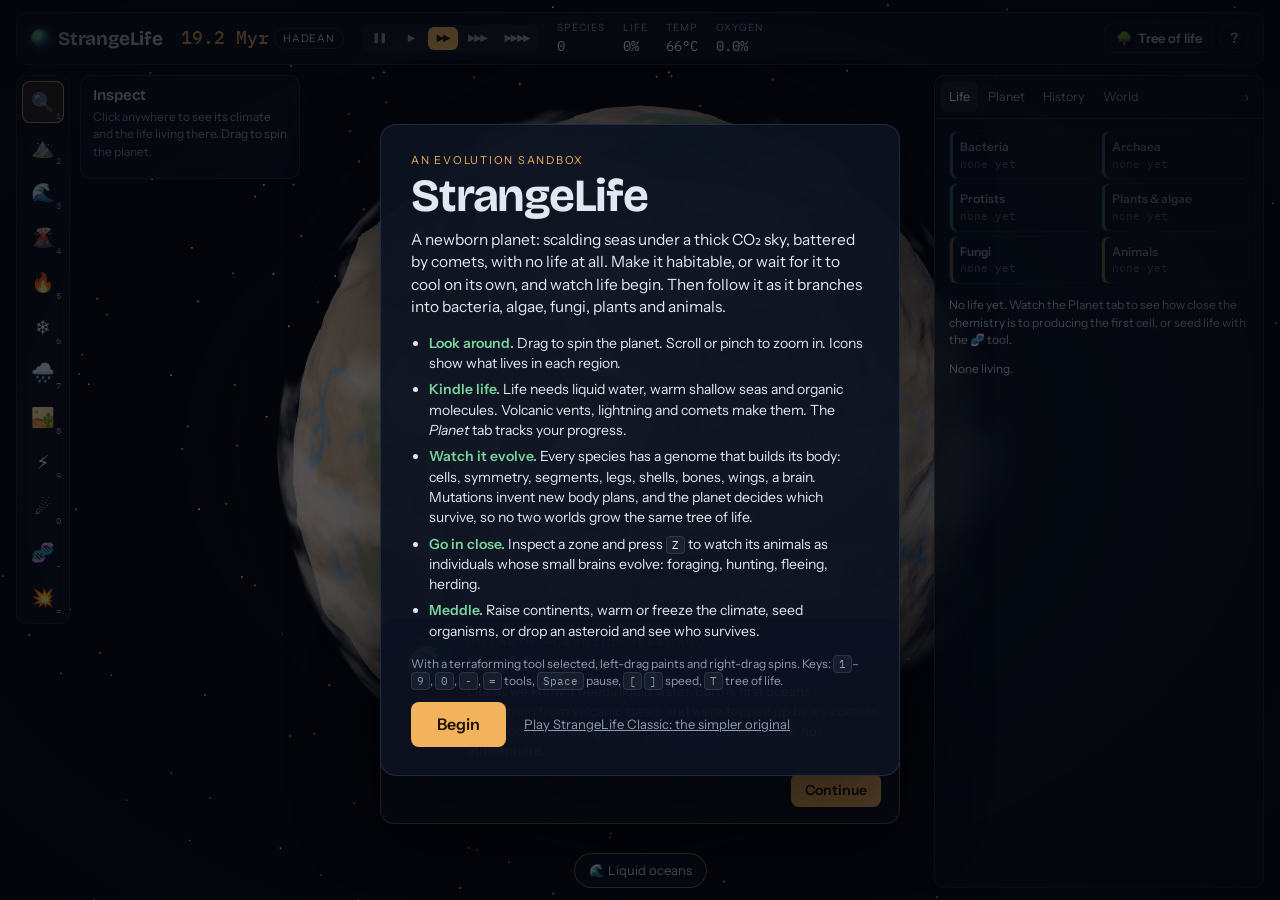
==== commit 6b8c8176: "Food webs, parasites and partners - Predators choose prey by body size (hunters about a third their " ====
--- a/index.html
+++ b/index.html
@@ -198,6 +198,21 @@
   </div>
 </section>
 
+<section class="webview" id="webview" hidden aria-label="Food web">
+  <header class="tree-head">
+    <div class="tree-title">
+      <h2 id="web-title">Food web</h2>
+      <p class="muted small" id="web-sub"></p>
+    </div>
+    <div class="tree-controls">
+      <button class="ghost tree-close" id="web-close" title="Close (Esc)" aria-label="Close">×</button>
+    </div>
+  </header>
+  <div class="web-stage"><canvas id="web-canvas"></canvas></div>
+  <footer class="tree-detail" id="web-detail"></footer>
+  <div class="tree-tip" id="web-tip" hidden></div>
+</section>
+
 <section class="treeview" id="treeview" hidden aria-label="Tree of life">
   <header class="tree-head">
     <div class="tree-title">
--- a/style.css
+++ b/style.css
@@ -311,7 +311,7 @@
 .sp { grid-template-columns: 24px 1fr auto; }
 .tag.t0 { color: #c9a8ff; } .tag.t1 { color: var(--leaf); } .tag.t2 { color: #d2a879; }
 .tag.t3 { color: #a8d86a; } .tag.t4 { color: var(--danger); } .tag.t5 { color: #f0a36a; }
-.tag.h0 { color: #8cc4ff; } .tag.h1 { color: #9fe0d0; } .tag.h2 { color: #d8c48a; }
+.tag.h0 { color: #8cc4ff; } .tag.h1 { color: #9fe0d0; } .tag.h2 { color: #d8c48a; } .tag.h3 { color: #7fd6ff; }
 
 /* ---------- planet ---------- */
 .eon-card { padding: 10px 12px; border-radius: 8px; background: rgba(255, 255, 255, 0.04); margin-bottom: 10px; }
@@ -471,3 +471,17 @@
 }
 .dive-btn { margin-top: 8px; width: 100%; }
 body.zone-open .card, body.zone-open .toasts { z-index: 12; }
+
+/* food web of a zone */
+.webview {
+  position: fixed; inset: 0; z-index: 10; display: grid; grid-template-rows: auto 1fr auto;
+  background: var(--void);
+  padding-top: env(safe-area-inset-top, 0px); padding-bottom: env(safe-area-inset-bottom, 0px);
+}
+.web-stage { position: relative; min-height: 0; }
+.web-stage canvas { position: absolute; inset: 0; display: block; }
+.tag.t6 { color: #ff8a95; }
+.tag.key { color: #ffd166; }
+.tag.mut { color: #6fdc8c; }
+.zone-actions { display: grid; grid-template-columns: 1fr 1fr; gap: 6px; margin-top: 8px; }
+.zone-actions .dive-btn { margin-top: 0; }
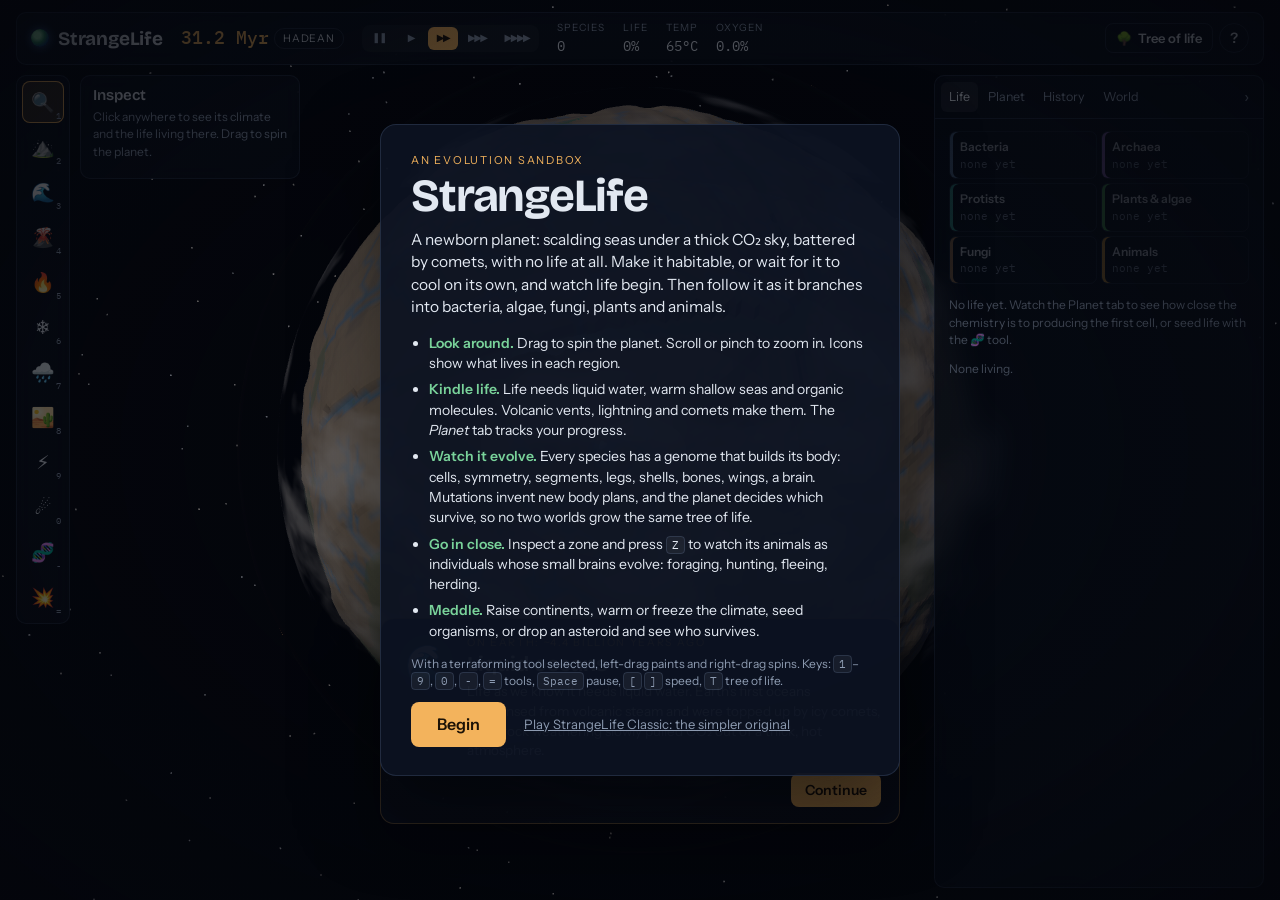
==== commit 91c94419: "Arms races, wildfire and life histories - Plant toxins: slower growth, but most grazers avoid toxic " ====
--- a/index.html
+++ b/index.html
@@ -117,6 +117,7 @@
       <button data-overlay="diversity">Diversity</button>
       <button data-overlay="plates">Plates</button>
       <button data-overlay="endemics">Endemics</button>
+      <button data-overlay="fire">Fire</button>
     </div>
     <h3>Climate</h3>
     <label class="field"><span>Greenhouse <output id="out-greenhouse" class="mono">0°C</output></span>
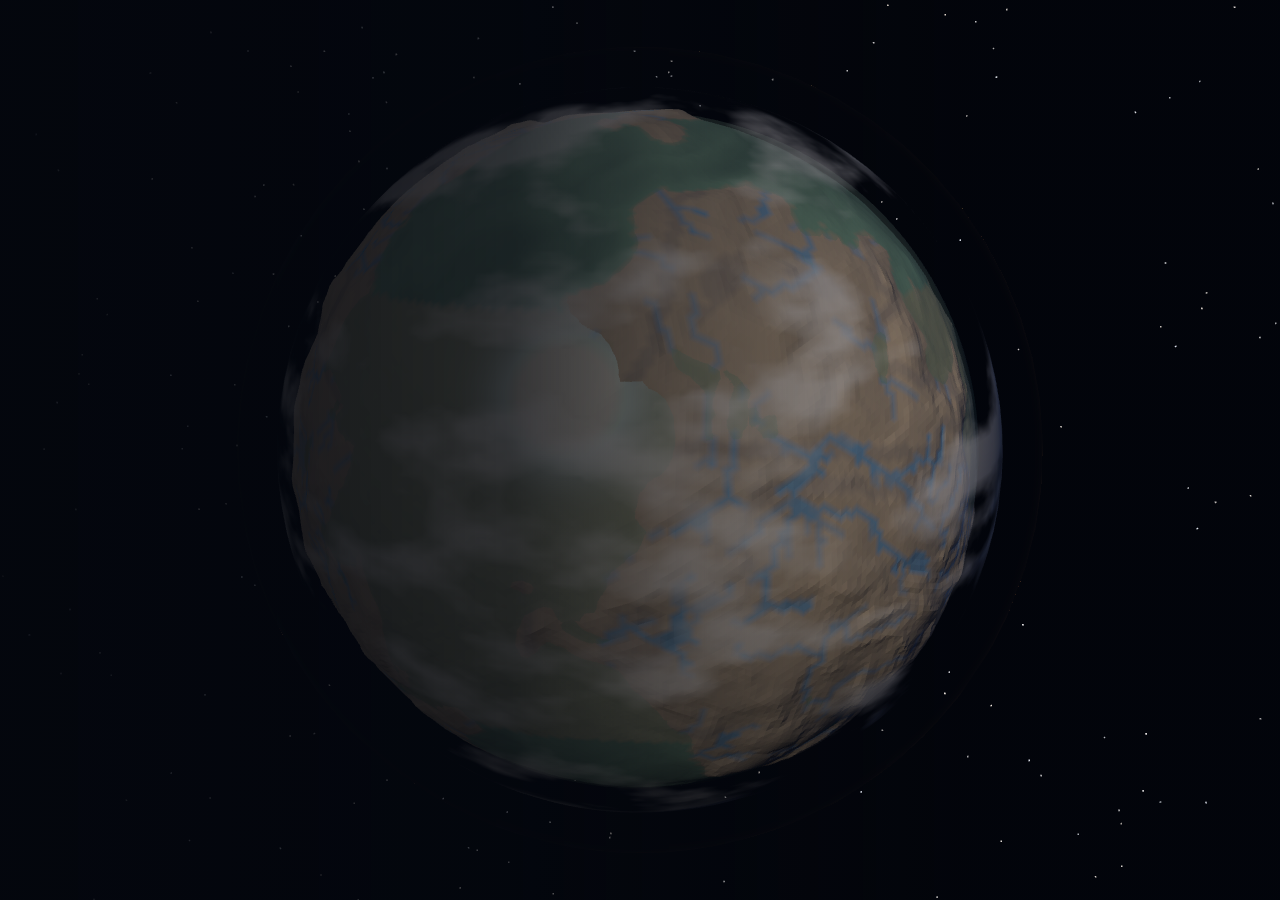
==== commit a3c91b49: "Main menu, runs and the zoo - Title screen over the turning planet: Play (scenario picker, the   def" ====
--- a/index.html
+++ b/index.html
@@ -44,6 +44,7 @@
   <div class="top-actions">
     <button id="btn-tree" class="ghost tree-btn" title="Tree of life (T)"><span aria-hidden="true">🌳</span> Tree of life</button>
     <button id="btn-help" class="ghost" title="How to play (H)">?</button>
+    <button id="btn-menu" class="ghost" title="Menu (Esc)" aria-label="Menu">☰</button>
   </div>
 </header>
 
@@ -263,7 +264,7 @@
 
 <ol class="toasts" id="toasts" aria-live="polite"></ol>
 
-<div class="intro" id="intro">
+<div class="intro" id="intro" hidden>
   <div class="intro-card">
     <p class="eyebrow">An evolution sandbox</p>
     <h1>StrangeLife</h1>
@@ -277,11 +278,24 @@
     </ul>
     <p class="muted small">With a terraforming tool selected, left-drag paints and right-drag spins. Keys: <kbd>1</kbd>–<kbd>9</kbd>, <kbd>0</kbd>, <kbd>-</kbd>, <kbd>=</kbd> tools, <kbd>Space</kbd> pause, <kbd>[</kbd> <kbd>]</kbd> speed, <kbd>T</kbd> tree of life.</p>
     <div class="intro-actions">
-      <button id="btn-start" class="primary big">Begin</button>
+      <button id="btn-start" class="primary big">Got it</button>
       <a class="classic-link" href="classic/">Play StrangeLife Classic: the simpler original</a>
     </div>
   </div>
 </div>
+
+<div class="menu" id="menu">
+  <div class="menu-body" id="menu-body"></div>
+</div>
+
+<section class="zoo" id="zoo" hidden aria-label="Your zoo">
+  <header class="tree-head">
+    <div class="tree-title"><h2>🦒 Your zoo</h2><p class="muted small" id="zoo-count"></p></div>
+    <div class="tree-controls"><button class="primary" id="zoo-close">Done</button></div>
+  </header>
+  <div class="zoo-grid" id="zoo-grid"></div>
+</section>
+<div class="zoo-profile" id="zoo-profile" hidden><article class="zoo-profile-body" id="zoo-profile-body"></article></div>
 
 <script type="module" src="src/main.js"></script>
 </body>
--- a/style.css
+++ b/style.css
@@ -485,3 +485,84 @@
 .tag.mut { color: #6fdc8c; }
 .zone-actions { display: grid; grid-template-columns: 1fr 1fr; gap: 6px; margin-top: 8px; }
 .zone-actions .dive-btn { margin-top: 0; }
+
+/* main menu */
+.menu {
+  position: fixed; inset: 0; z-index: 11; display: grid; grid-template-columns: minmax(300px, 480px) 1fr;
+  background: linear-gradient(90deg, rgba(4, 7, 14, 0.94), rgba(4, 7, 14, 0.75) 40%, rgba(4, 7, 14, 0.05) 75%);
+}
+.menu[hidden] { display: none; }
+.menu-body { padding: max(40px, 8vh) 36px 32px max(28px, 5vw); overflow-y: auto; display: flex; flex-direction: column; gap: 14px; }
+.menu-title { font: 700 clamp(44px, 7vw, 76px)/1 var(--font-display); margin: 0; letter-spacing: -0.02em; }
+.menu-body h2 { margin: 6px 0; font: 700 26px/1.1 var(--font-display); }
+.menu-body .lede { color: var(--ink-dim); max-width: 40ch; margin: 0; }
+.menu-list { display: flex; flex-direction: column; gap: 8px; max-width: 320px; margin-top: 10px; }
+.menu-list button { text-align: left; padding: 11px 16px; font-size: 15px; border-radius: 10px; }
+.menu-list button .muted { display: block; font-size: 11px; margin-top: 2px; }
+.menu-back { align-self: flex-start; }
+.menu.ingame { grid-template-columns: 1fr; place-items: center; background: rgba(4, 7, 14, 0.62); backdrop-filter: blur(6px); }
+.menu.ingame .menu-body { background: var(--glass); border: 1px solid var(--line); border-radius: 18px; padding: 24px 28px; width: min(760px, calc(100vw - 32px)); max-height: calc(100vh - 48px); }
+.scenario-list { display: flex; flex-direction: column; gap: 8px; max-width: 520px; }
+.scenario { display: grid; grid-template-columns: auto 44px 1fr; gap: 10px; align-items: start; padding: 12px; border: 1px solid var(--line); border-radius: 12px; cursor: pointer; }
+.scenario.active { border-color: var(--sun); background: rgba(255, 255, 255, 0.04); }
+.scenario .sc-icon { font-size: 30px; }
+.menu-seed { max-width: 320px; }
+.seed-row { display: flex; gap: 6px; }
+.seed-row input { flex: 1; }
+.menu-saves { list-style: none; margin: 0; padding: 0; display: flex; flex-direction: column; gap: 6px; max-width: 520px; }
+.menu-saves li { display: flex; justify-content: space-between; align-items: center; gap: 10px; padding: 10px 12px; border: 1px solid var(--line); border-radius: 10px; }
+.menu-options { display: flex; flex-direction: column; gap: 8px; }
+.pick-grid { display: grid; grid-template-columns: repeat(auto-fill, minmax(220px, 1fr)); gap: 8px; max-height: 52vh; overflow-y: auto; padding-right: 4px; }
+.pick { display: grid; grid-template-columns: 72px 1fr; gap: 10px; align-items: center; text-align: left; padding: 8px; border-radius: 12px; border: 1px solid var(--line); background: rgba(255, 255, 255, 0.02); }
+.pick img { border-radius: 10px; background: rgba(8, 12, 22, 0.6); }
+.pick.active { border-color: var(--sun); background: rgba(243, 179, 92, 0.12); box-shadow: 0 0 0 1px var(--sun) inset; }
+.menu-row { display: flex; gap: 8px; justify-content: flex-end; }
+@media (max-width: 760px) {
+  .menu { grid-template-columns: 1fr; background: rgba(4, 7, 14, 0.82); }
+  .menu-body { padding: 28px 18px; }
+}
+
+/* the zoo */
+.zoo { position: fixed; inset: 0; z-index: 12; display: grid; grid-template-rows: auto 1fr; background: var(--void); }
+.zoo[hidden] { display: none; }
+.zoo-grid { overflow-y: auto; padding: 16px; display: grid; grid-template-columns: repeat(auto-fill, minmax(300px, 1fr)); gap: 14px; align-content: start; }
+.zoo-empty { grid-column: 1 / -1; text-align: center; padding: 10vh 16px; }
+.zoo-empty .big { font: 700 22px var(--font-display); }
+.pen { border: 1px solid var(--line); border-radius: 16px; overflow: hidden; background: var(--glass); }
+.pen.fresh { border-color: var(--sun); box-shadow: 0 0 0 1px var(--sun); }
+.pen-view { display: block; width: 100%; height: 190px; cursor: pointer; touch-action: manipulation; }
+.pen-info { padding: 10px 12px 12px; display: flex; flex-direction: column; gap: 4px; }
+.pen-mood { display: grid; grid-template-columns: 1fr auto; gap: 8px; align-items: center; }
+.pen-btns { display: flex; gap: 6px; flex-wrap: wrap; margin-top: 4px; }
+.zoo-profile { position: fixed; inset: 0; z-index: 13; background: rgba(4, 7, 14, 0.7); backdrop-filter: blur(6px); display: grid; place-items: center; padding: 16px; }
+.zoo-profile[hidden] { display: none; }
+.zoo-profile-body { position: relative; width: min(980px, 100%); max-height: calc(100vh - 32px); overflow-y: auto; background: var(--void); border: 1px solid var(--line); border-radius: 18px; padding: 22px 24px; }
+.prof-close { position: absolute; right: 14px; top: 14px; }
+.prof-head { display: grid; grid-template-columns: 160px 1fr; gap: 18px; align-items: center; margin-bottom: 8px; }
+.prof-head h2 { margin: 2px 0; font: 700 28px var(--font-display); }
+.prof-head p { margin: 2px 0; }
+.prof-pic { border-radius: 18px; background: radial-gradient(circle at 50% 40%, rgba(120,160,220,.2), rgba(8,12,22,.6)); }
+.prof-cols { display: grid; grid-template-columns: repeat(auto-fit, minmax(280px, 1fr)); gap: 4px 22px; }
+.zoo-profile-body h3 { font-size: 13px; text-transform: uppercase; letter-spacing: 0.06em; color: var(--ink-dim); margin: 14px 0 6px; }
+.zoo-profile-body dl { display: grid; grid-template-columns: auto 1fr; gap: 3px 12px; margin: 0; font-size: 13px; }
+.zoo-profile-body dt { color: var(--ink-dim); }
+.zoo-profile-body dd { margin: 0; }
+.prof-genome { grid-template-columns: repeat(auto-fill, minmax(210px, 1fr)); }
+.prof-genome .gene { grid-template-columns: 96px 1fr; }
+.lineage { list-style: none; margin: 0; padding: 0; display: flex; flex-wrap: wrap; gap: 6px; align-items: center; }
+.lineage li { display: flex; gap: 6px; align-items: center; font-size: 12px; }
+.lineage li.arrow { color: var(--ink-dim); }
+.lineage img { border-radius: 10px; background: rgba(8, 12, 22, 0.6); }
+@media (max-width: 600px) { .prof-head { grid-template-columns: 1fr; } }
+.intro { z-index: 14; }
+.menu-list button:not(.primary), .menu-saves button, .menu-body > .ghost, .menu-row button:not(.primary) {
+  background: rgba(255, 255, 255, 0.05); color: var(--ink); border: 1px solid var(--line);
+}
+.menu-list button:not(.primary):hover, .menu-saves button:hover:not(:disabled) { background: rgba(255, 255, 255, 0.1); border-color: rgba(255, 255, 255, 0.25); }
+.menu-saves button:disabled { opacity: 0.4; }
+.menu-seed > span:first-child { display: block; }
+/* on the title screen the game's controls stay out of sight */
+body.at-title .topbar, body.at-title .tools, body.at-title .panel, body.at-title .inspector, body.at-title .toasts, body.at-title .card { visibility: hidden; }
+
+.pen-btns button:not(.primary), .prof-head button { background: rgba(255, 255, 255, 0.06); color: var(--ink); border: 1px solid var(--line); }
+.pen-btns button:not(.primary):hover, .prof-head button:hover { background: rgba(255, 255, 255, 0.12); }
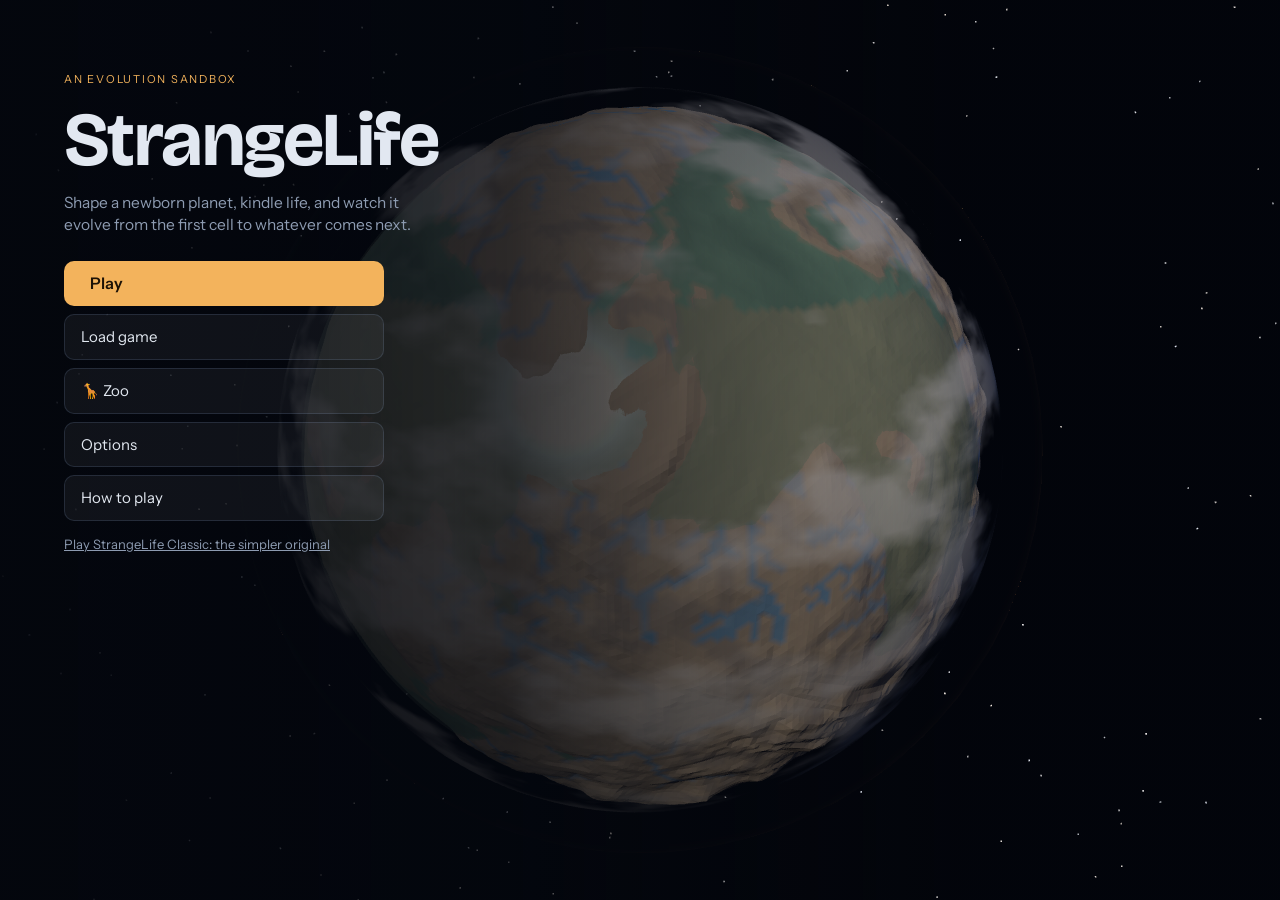
==== commit 9c5ec479: "Earth's geographic patterns: seasons, currents, rain shadows, realms - Axial tilt (World tab slider)" ====
--- a/index.html
+++ b/index.html
@@ -119,7 +119,11 @@
       <button data-overlay="plates">Plates</button>
       <button data-overlay="endemics">Endemics</button>
       <button data-overlay="fire">Fire</button>
-    </div>
+      <button data-overlay="currents">Currents</button>
+      <button data-overlay="seasons">Seasons</button>
+      <button data-overlay="realms">Realms</button>
+    </div>
+    <p class="muted small overlay-legend" id="overlay-legend"></p>
     <h3>Climate</h3>
     <label class="field"><span>Greenhouse <output id="out-greenhouse" class="mono">0°C</output></span>
       <input id="greenhouse" type="range" min="-20" max="20" step="0.5" value="0">
@@ -129,6 +133,9 @@
     </label>
     <label class="field"><span>Continental drift <output id="out-drift" class="mono">1.0×</output></span>
       <input id="drift" type="range" min="0" max="3" step="0.1" value="1">
+    </label>
+    <label class="field" title="How far the planet leans: more tilt means harsher seasons away from the equator"><span>Axial tilt <output id="out-tilt" class="mono">23.5°</output></span>
+      <input id="tilt" type="range" min="0" max="45" step="0.5" value="23.5">
     </label>
     <h3>Evolution</h3>
     <label class="field"><span>Mutation &amp; speciation <output id="out-mut" class="mono">1.0×</output></span>
--- a/style.css
+++ b/style.css
@@ -566,3 +566,6 @@
 
 .pen-btns button:not(.primary), .prof-head button { background: rgba(255, 255, 255, 0.06); color: var(--ink); border: 1px solid var(--line); }
 .pen-btns button:not(.primary):hover, .prof-head button:hover { background: rgba(255, 255, 255, 0.12); }
+
+.overlay-legend { margin: 6px 0 0; line-height: 1.6; }
+.realm-chip { display: inline-block; width: 10px; height: 10px; border-radius: 3px; background: var(--c); margin-right: 6px; vertical-align: middle; }
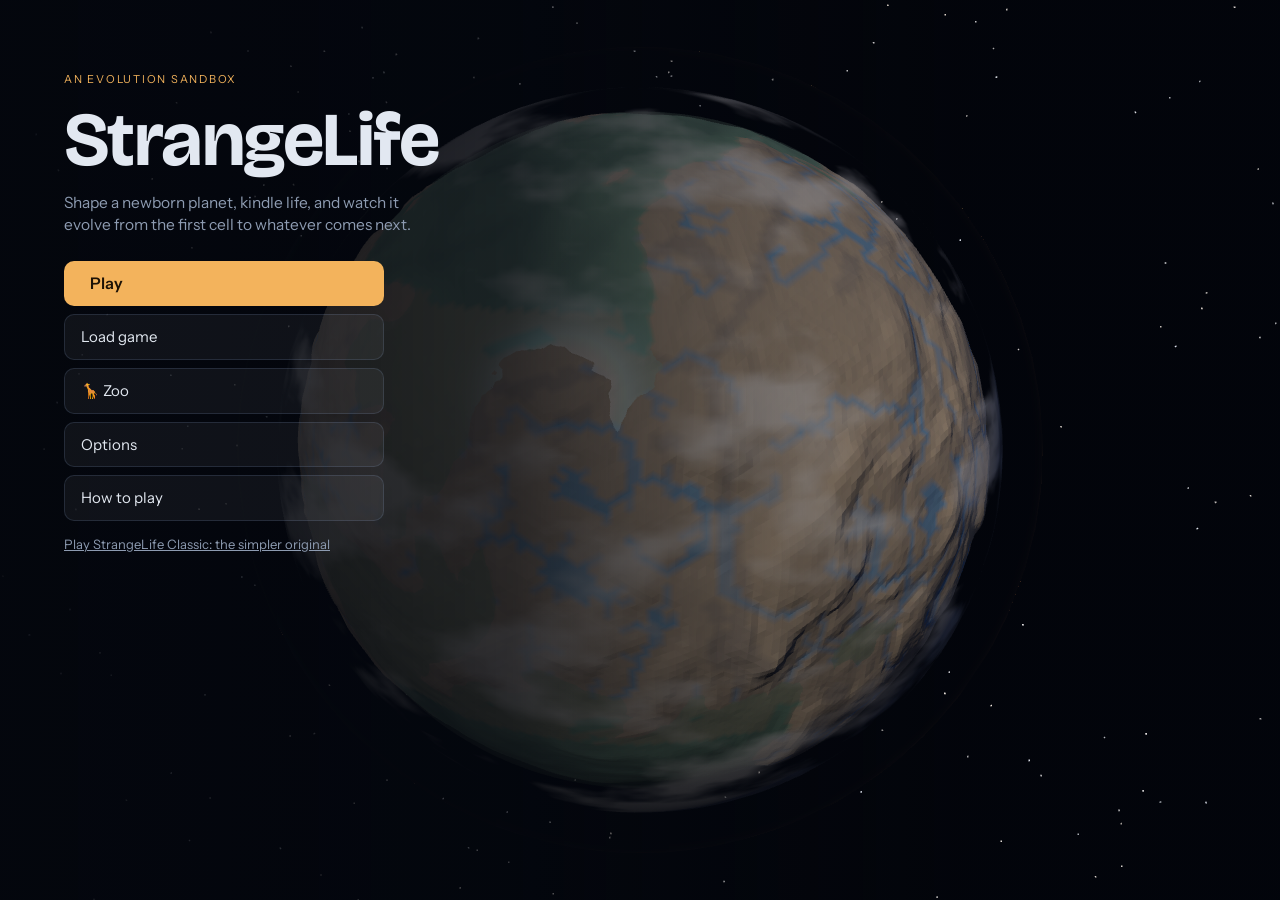
==== commit 481a29aa: "Inherited looks and a redrawn bestiary - Ten look genes (accent colour, shade, markings and their si" ====
--- a/index.html
+++ b/index.html
@@ -59,6 +59,7 @@
     <div id="opt-preset">
       <label class="field"><span>Organism</span><select id="seed-preset"></select></label>
       <div class="d-preview"><canvas id="d-preview" width="128" height="128" aria-hidden="true"></canvas><span id="d-preview-text" class="muted small"></span></div>
+      <button class="ghost small" id="d-reroll" title="Each organism you seed gets its own colours, markings and ornaments">🎲 New look</button>
       <details class="designer" id="designer">
         <summary>Customise</summary>
         <label class="field"><span>Diet</span><select id="d-trophic"></select></label>
--- a/style.css
+++ b/style.css
@@ -569,3 +569,8 @@
 
 .overlay-legend { margin: 6px 0 0; line-height: 1.6; }
 .realm-chip { display: inline-block; width: 10px; height: 10px; border-radius: 3px; background: var(--c); margin-right: 6px; vertical-align: middle; }
+
+/* colour swatches for a species' looks */
+.swatch { display: inline-block; width: 11px; height: 11px; border-radius: 3px; vertical-align: -1px; margin-right: 2px; box-shadow: 0 0 0 1px rgba(255,255,255,.18); }
+.looks-genes { display: grid; grid-template-columns: repeat(auto-fill, minmax(150px, 1fr)); gap: 4px 14px; margin-top: 8px; }
+.species-list [data-watch] { grid-column: 1 / 4; justify-self: start; margin-top: 6px; }
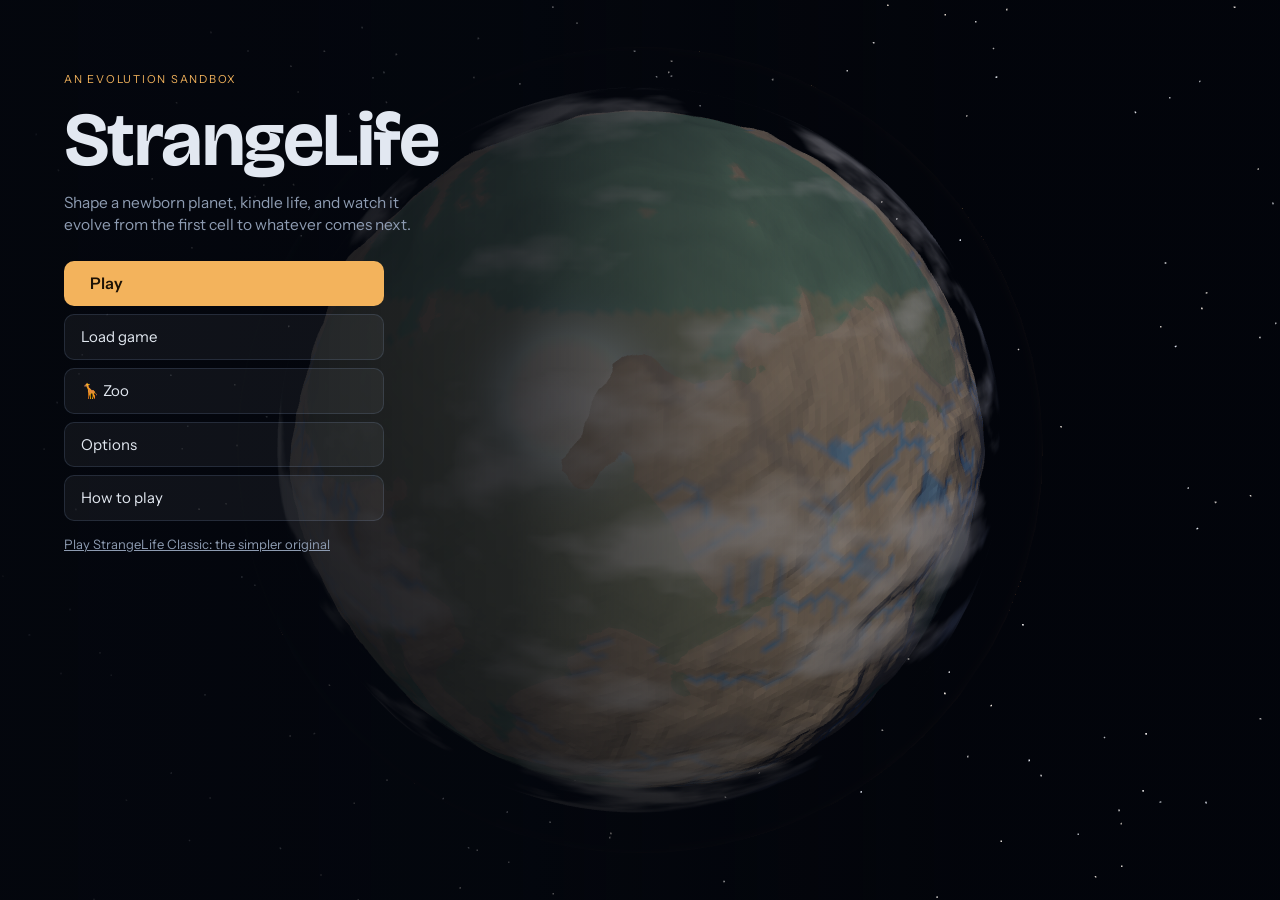
==== commit 109083b0: "Is it like Earth? Five diversity patterns, measured and charted - earthcheck.js measures in the runn" ====
--- a/index.html
+++ b/index.html
@@ -97,6 +97,7 @@
   </section>
 
   <section class="tab-body" data-body="history" hidden>
+    <button class="small-btn earth-btn" id="btn-earth" title="Compare this planet's diversity with Earth's (E)">🌍 Is it like Earth?</button>
     <h3>Species by kingdom</h3>
     <canvas id="chart-div" class="chart"></canvas>
     <div class="legend small" id="legend-div"></div>
@@ -221,6 +222,21 @@
   <div class="web-stage"><canvas id="web-canvas"></canvas></div>
   <footer class="tree-detail" id="web-detail"></footer>
   <div class="tree-tip" id="web-tip" hidden></div>
+</section>
+
+<section class="webview" id="earthview" hidden aria-label="Is it like Earth?">
+  <header class="tree-head">
+    <div class="tree-title">
+      <h2>Is it like Earth?</h2>
+      <p class="muted small" id="earth-sub"></p>
+    </div>
+    <div class="tree-controls">
+      <span class="ec-legend"><span><i style="background:#c27f22"></i>This planet</span><span><i style="background:#3d8fd6"></i>Earth</span></span>
+      <button class="ghost" id="earth-refresh" title="Measure again">↻ Measure again</button>
+      <button class="ghost tree-close" id="earth-close" title="Close (Esc)" aria-label="Close">×</button>
+    </div>
+  </header>
+  <div class="ec-scroll"><p class="muted small ec-intro">Five of the best-known patterns in Earth's biodiversity, measured on this planet right now and set beside Earth's. Nothing in the simulation is tuned to a target: where the patterns match, they come out of the same causes (energy, climate, area, isolation, who eats whom).</p><div class="ec-grid" id="earth-grid"></div></div>
 </section>
 
 <section class="treeview" id="treeview" hidden aria-label="Tree of life">
--- a/style.css
+++ b/style.css
@@ -574,3 +574,28 @@
 .swatch { display: inline-block; width: 11px; height: 11px; border-radius: 3px; vertical-align: -1px; margin-right: 2px; box-shadow: 0 0 0 1px rgba(255,255,255,.18); }
 .looks-genes { display: grid; grid-template-columns: repeat(auto-fill, minmax(150px, 1fr)); gap: 4px 14px; margin-top: 8px; }
 .species-list [data-watch] { grid-column: 1 / 4; justify-self: start; margin-top: 6px; }
+
+/* Is it like Earth? */
+.earth-btn { width: 100%; margin: 2px 0 6px; }
+.ec-scroll { overflow-y: auto; min-height: 0; padding: 4px var(--edge-r) 24px var(--edge-l); }
+.ec-intro { max-width: 80ch; margin: 0 0 12px; }
+.ec-grid { display: grid; grid-template-columns: repeat(auto-fill, minmax(min(100%, 380px), 1fr)); gap: 14px; }
+.ec-card { background: #0c1321; border: 1px solid var(--line); border-radius: 12px; padding: 12px 14px; }
+.ec-card header { display: flex; justify-content: space-between; align-items: baseline; gap: 8px; }
+.ec-card h3 { margin: 0 0 6px; font: 600 15px/1.2 var(--font-display); }
+.ec-card p { margin: 6px 0 0; font-size: 13px; }
+.ec-chart { position: relative; }
+.ec-chart canvas { display: block; width: 100%; height: 200px; }
+.ec-tip { position: absolute; pointer-events: none; background: var(--glass-strong); border: 1px solid var(--line); border-radius: 6px; padding: 4px 8px; font-size: 12px; max-width: 220px; color: var(--ink); }
+.ec-key, .ec-legend i { display: inline-block; width: 10px; height: 10px; border-radius: 2px; margin-right: 6px; vertical-align: -1px; }
+.ec-legend { display: inline-flex; gap: 14px; font-size: 12px; color: var(--ink); margin-right: 8px; }
+.ec-verdict { font-size: 12px; font-weight: 600; white-space: nowrap; }
+.ec-verdict.good { color: var(--leaf); }
+.ec-verdict.bad { color: var(--danger); }
+.ec-verdict.wait { color: var(--ink-dim); }
+.ec-table { margin-top: 6px; font-size: 12px; }
+.ec-table summary { cursor: pointer; color: var(--ink-dim); }
+.ec-table table { border-collapse: collapse; margin-top: 4px; }
+.ec-table th, .ec-table td { padding: 2px 10px 2px 0; text-align: left; font-variant-numeric: tabular-nums; }
+.ec-table th { color: var(--ink-dim); font-weight: 500; }
+@media (max-width: 680px) { .ec-legend { display: none; } }
